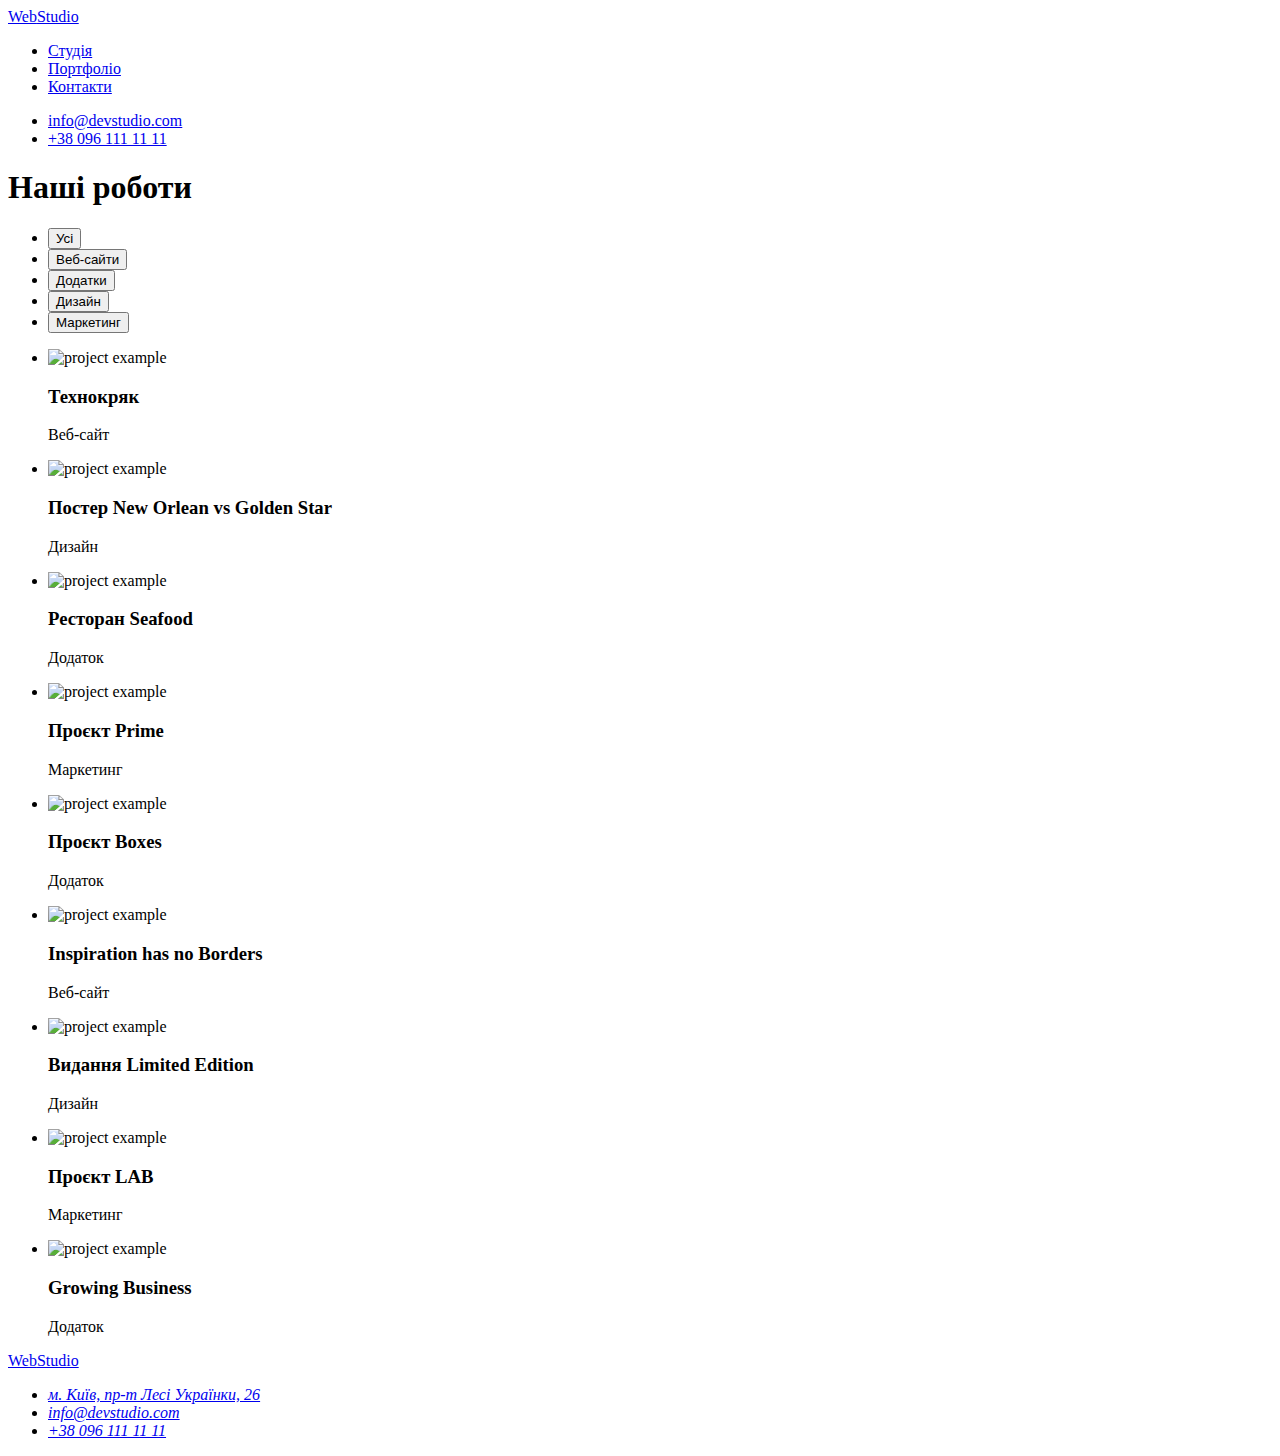
==== portfolio.html @ 23def5ff "Додає portfolio.html" ====
<!DOCTYPE html>
<html lang="uk">
  <head>
    <meta charset="UTF-8" />
    <meta http-equiv="X-UA-Compatible" content="IE=edge" />
    <meta name="viewport" content="width=device-width, initial-scale=1.0" />
    <title>Портфоліо</title>
    <link rel="preconnect" href="https://fonts.googleapis.com" />
    <link rel="preconnect" href="https://fonts.gstatic.com" crossorigin />
    <link
      href="https://fonts.googleapis.com/css2?family=Raleway:wght@700&family=Roboto:wght@400;500;700;900&display=swap"
      rel="stylesheet"
    />
    <link rel="stylesheet" href="https://cdnjs.cloudflare.com/ajax/libs/modern-normalize/1.1.0/modern-normalize.min.css"
      integrity="sha512-wpPYUAdjBVSE4KJnH1VR1HeZfpl1ub8YT/NKx4PuQ5NmX2tKuGu6U/JRp5y+Y8XG2tV+wKQpNHVUX03MfMFn9Q=="
      crossorigin="anonymous" referrerpolicy="no-referrer" />
    <link rel="stylesheet" href="./css/styles.css" />
  </head>
  <body>
    <header class="header">
      <nav class="header-navigation">
        <a class="logo link" href="./index.html" lang="en"
          ><span class="header-logo-color-one">Web</span
          ><span class="header-logo-color-two">Studio</span></a
        >
        <ul class="header-list list">
          <li class="header-item">
            <a class="header-link link" href="./index.html">Студія</a>
          </li>
          <li class="header-item">
            <a
              class="header-link link header-link-current"
              href="./portfolio.html"
              >Портфоліо</a
            >
          </li>
          <li class="header-item">
            <a class="header-link link" href="./index.html">Контакти</a>
          </li>
        </ul>
      </nav>
      <ul class="header-list list">
        <li>
          <a class="contact-link link" href="mailto:info@devstudio.com"
            >info@devstudio.com</a
          >
        </li>
        <li>
          <a class="contact-link link" href="tel:+380961111111"
            >+38 096 111 11 11</a
          >
        </li>
      </ul>
    </header>

    <main>
      <section class="portfolio">
        <h1 class="hero-title h-invis">Наші роботи</h1>
        <ul class="portfolio-list list">
          <li class="portfolio-item">
            <button class="portfolio-button" type="button">Усі</button>
          </li>
          <li class="portfolio-item">
            <button class="portfolio-button" type="button">Веб-сайти</button>
          </li>
          <li class="portfolio-item">
            <button class="portfolio-button" type="button">Додатки</button>
          </li>
          <li class="portfolio-item">
            <button class="portfolio-button" type="button">Дизайн</button>
          </li>
          <li class="portfolio-item">
            <button class="portfolio-button" type="button">Маркетинг</button>
          </li>
        </ul>

        <ul class="portfolio-list list">
          <li class="portfolio-item">
            <img
              src="./images/portfolio-1.jpg"
              alt="project example"
              width="370"
              height="294"
            />
            <h3 class="portfolio-title">Технокряк</h3>
            <p class="portfolio-after-title">Веб-сайт</p>
          </li>
          <li class="portfolio-item">
            <img
              src="./images/portfolio-2.jpg"
              alt="project example"
              width="370"
              height="294"
            />
            <h3 class="portfolio-title">
              Постер <span lang="en"> New Orlean vs Golden Star</span>
            </h3>
            <p class="portfolio-after-title">Дизайн</p>
          </li>
          <li class="portfolio-item">
            <img
              src="./images/portfolio-3.jpg"
              alt="project example"
              width="370"
              height="294"
            />
            <h3 class="portfolio-title">
              Ресторан <span lang="en">Seafood</span>
            </h3>
            <p class="portfolio-after-title">Додаток</p>
          </li>
          <li class="portfolio-item">
            <img
              src="./images/portfolio-4.jpg"
              alt="project example"
              width="370"
              height="294"
            />
            <h3 class="portfolio-title">Проєкт <span lang="en">Prime</span></h3>
            <p class="portfolio-after-title">Маркетинг</p>
          </li>
          <li class="portfolio-item">
            <img
              src="./images/portfolio-5.jpg"
              alt="project example"
              width="370"
              height="294"
            />
            <h3 class="portfolio-title">Проєкт <span lang="en">Boxes</span></h3>
            <p class="portfolio-after-title">Додаток</p>
          </li>
          <li class="portfolio-item">
            <img
              src="./images/portfolio-6.jpg"
              alt="project example"
              width="370"
              height="294"
            />
            <h3 class="portfolio-title">
              <span lang="en">Inspiration has no Borders</span>
            </h3>
            <p class="portfolio-after-title">Веб-сайт</p>
          </li>
          <li class="portfolio-item">
            <img
              src="./images/portfolio-7.jpg"
              alt="project example"
              width="370"
              height="294"
            />
            <h3 class="portfolio-title">
              Видання <span lang="en">Limited Edition</span>
            </h3>
            <p class="portfolio-after-title">Дизайн</p>
          </li>
          <li class="portfolio-item">
            <img
              src="./images/portfolio-8.jpg"
              alt="project example"
              width="370"
              height="294"
            />
            <h3 class="portfolio-title">Проєкт <span lang="en">LAB</span></h3>
            <p class="portfolio-after-title">Маркетинг</p>
          </li>
          <li class="portfolio-item">
            <img
              src="./images/portfolio-9.jpg"
              alt="project example"
              width="370"
              height="294"
            />
            <h3 class="portfolio-title">
              <span lang="en">Growing Business</span>
            </h3>
            <p class="portfolio-after-title">Додаток</p>
          </li>
        </ul>
      </section>
    </main>

    <footer class="footer">
      <a class="logo link" href="./index.html" lang="en"
        ><span class="footer-logo-color-one">Web</span
        ><span class="footer-logo-color-two">Studio</span></a
      >
      <address class="footer-adress">
        <ul class="footer-list">
          <li class="footer-item list">
            <a
              class="footer-location link"
              href="https://goo.gl/maps/VnHejfKeaQAx6Wpp9"
              target="_blank"
              rel="noopener noreferrer nofollow"
              >м. Київ, пр-т Лесі Українки, 26</a
            >
          </li>
          <li class="footer-item list">
            <a class="contact-link link" href="mailto:info@devstudio.com"
              >info@devstudio.com</a
            >
          </li>
          <li class="footer-item list">
            <a class="contact-link link" href="tel:+380961111111"
              >+38 096 111 11 11</a
            >
          </li>
        </ul>
      </address>
    </footer>
  </body>
</html>
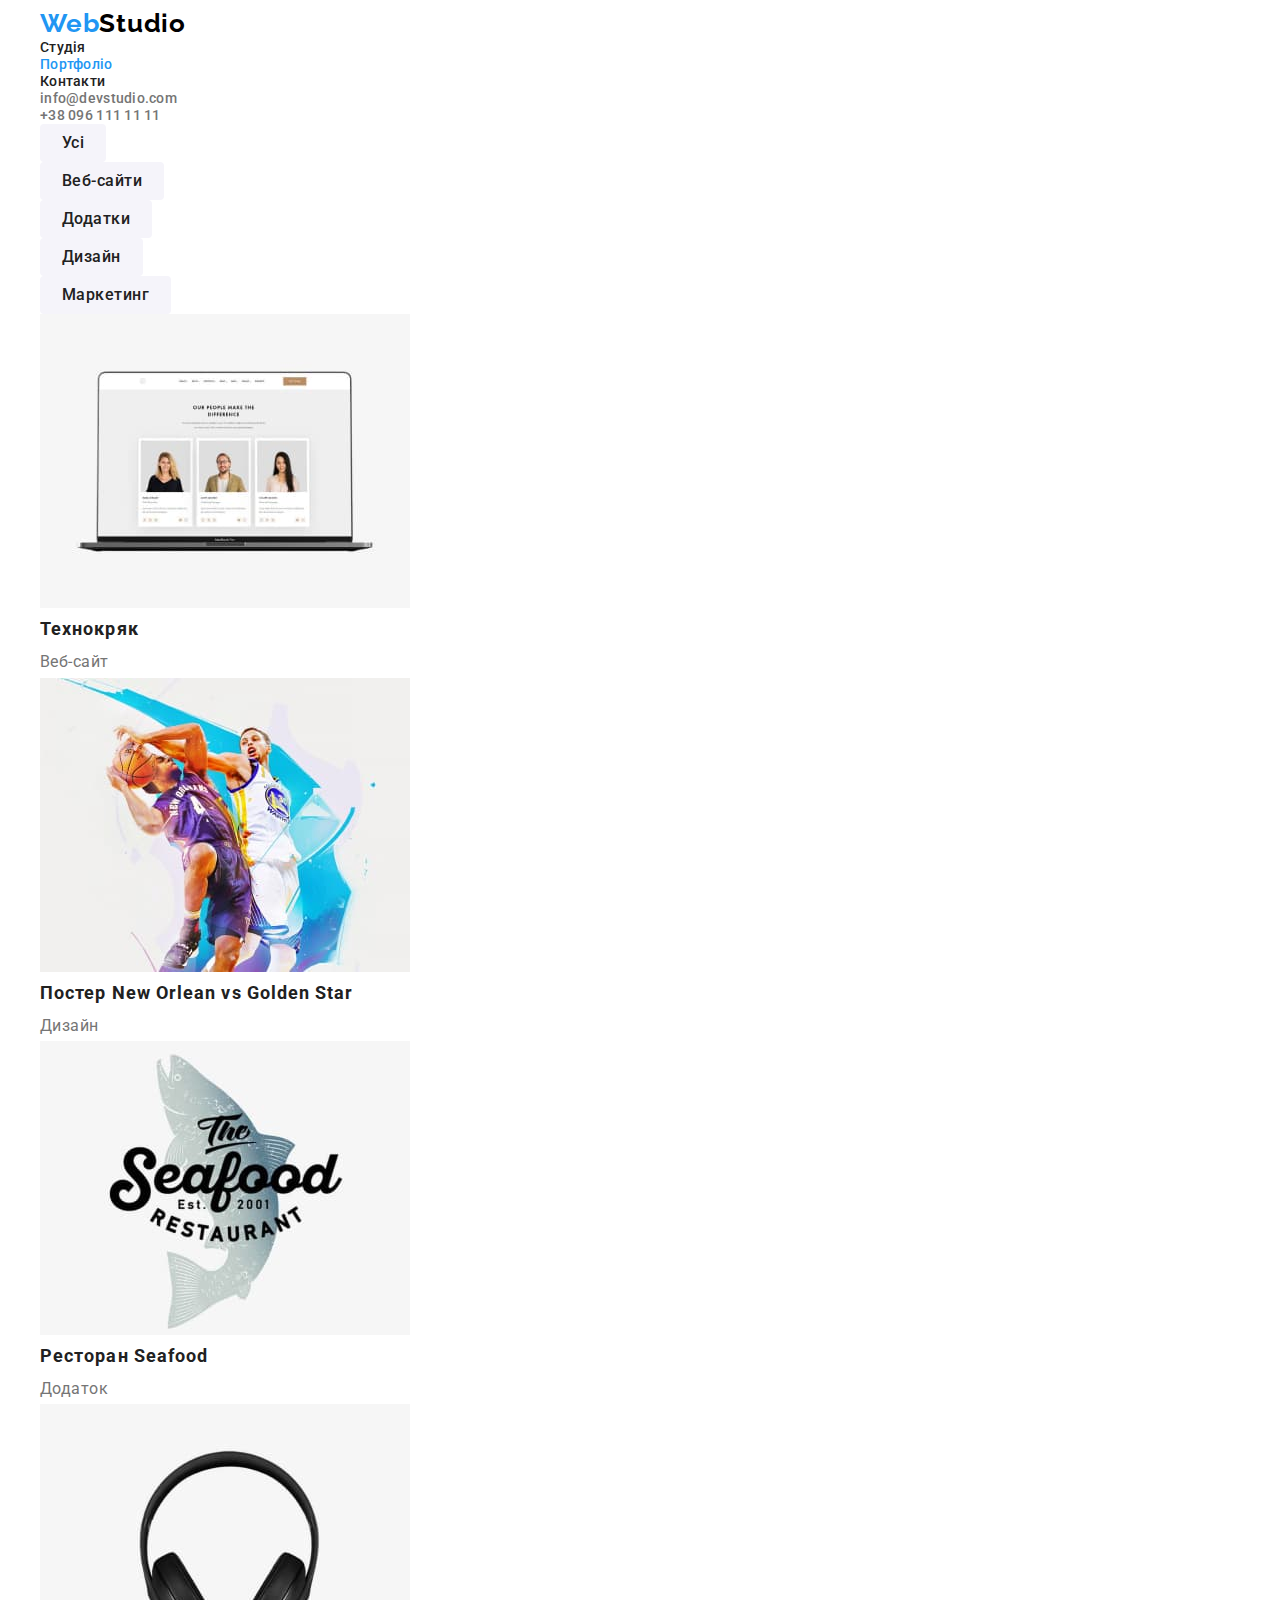
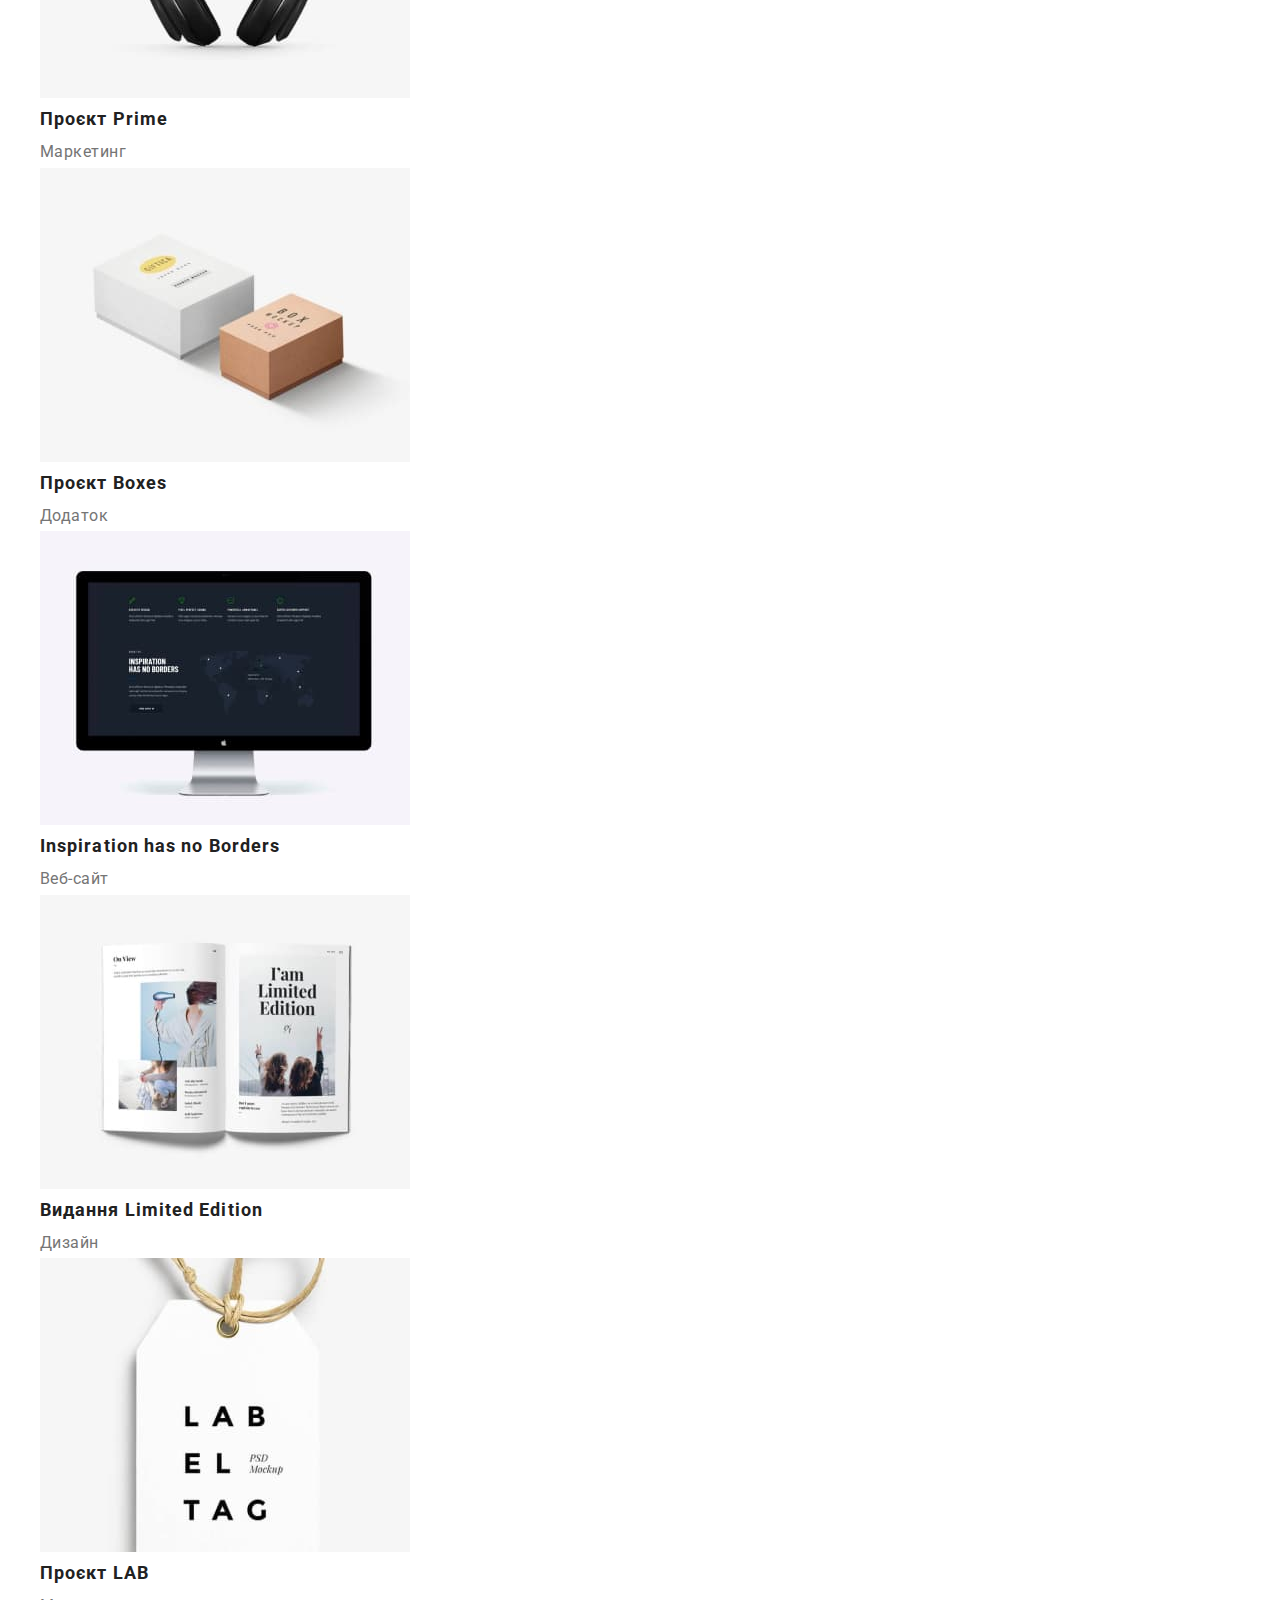
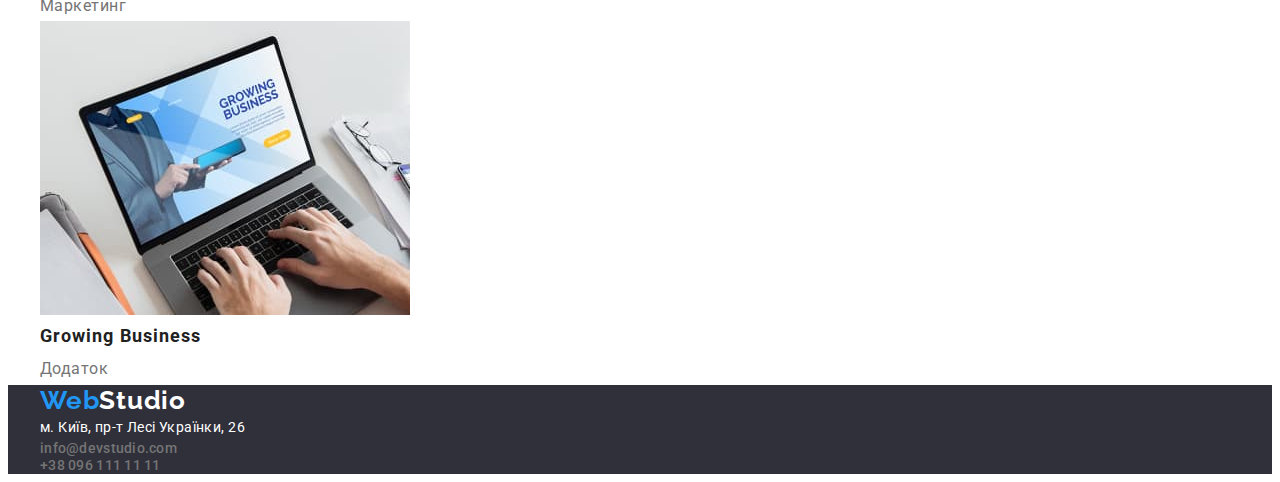
==== commit bc199d5c: "Додає та застосовує стиль контейнера" ====
--- a/portfolio.html
+++ b/portfolio.html
@@ -11,202 +11,216 @@
       href="https://fonts.googleapis.com/css2?family=Raleway:wght@700&family=Roboto:wght@400;500;700;900&display=swap"
       rel="stylesheet"
     />
-    <link rel="stylesheet" href="https://cdnjs.cloudflare.com/ajax/libs/modern-normalize/1.1.0/modern-normalize.min.css"
+    <link
+      rel="stylesheet"
+      href="https://cdnjs.cloudflare.com/ajax/libs/modern-normalize/1.1.0/modern-normalize.min.css"
       integrity="sha512-wpPYUAdjBVSE4KJnH1VR1HeZfpl1ub8YT/NKx4PuQ5NmX2tKuGu6U/JRp5y+Y8XG2tV+wKQpNHVUX03MfMFn9Q=="
-      crossorigin="anonymous" referrerpolicy="no-referrer" />
+      crossorigin="anonymous"
+      referrerpolicy="no-referrer"
+    />
     <link rel="stylesheet" href="./css/styles.css" />
   </head>
   <body>
     <header class="header">
-      <nav class="header-navigation">
-        <a class="logo link" href="./index.html" lang="en"
-          ><span class="header-logo-color-one">Web</span
-          ><span class="header-logo-color-two">Studio</span></a
-        >
+      <div class="container">
+        <nav class="header-navigation">
+          <a class="logo link" href="./index.html" lang="en"
+            ><span class="header-logo-color-one">Web</span
+            ><span class="header-logo-color-two">Studio</span></a
+          >
+          <ul class="header-list list">
+            <li class="header-item">
+              <a class="header-link link" href="./index.html">Студія</a>
+            </li>
+            <li class="header-item">
+              <a
+                class="header-link link header-link-current"
+                href="./portfolio.html"
+                >Портфоліо</a
+              >
+            </li>
+            <li class="header-item">
+              <a class="header-link link" href="./index.html">Контакти</a>
+            </li>
+          </ul>
+        </nav>
         <ul class="header-list list">
-          <li class="header-item">
-            <a class="header-link link" href="./index.html">Студія</a>
-          </li>
-          <li class="header-item">
-            <a
-              class="header-link link header-link-current"
-              href="./portfolio.html"
-              >Портфоліо</a
-            >
-          </li>
-          <li class="header-item">
-            <a class="header-link link" href="./index.html">Контакти</a>
-          </li>
-        </ul>
-      </nav>
-      <ul class="header-list list">
-        <li>
-          <a class="contact-link link" href="mailto:info@devstudio.com"
-            >info@devstudio.com</a
-          >
-        </li>
-        <li>
-          <a class="contact-link link" href="tel:+380961111111"
-            >+38 096 111 11 11</a
-          >
-        </li>
-      </ul>
-    </header>
-
-    <main>
-      <section class="portfolio">
-        <h1 class="hero-title h-invis">Наші роботи</h1>
-        <ul class="portfolio-list list">
-          <li class="portfolio-item">
-            <button class="portfolio-button" type="button">Усі</button>
-          </li>
-          <li class="portfolio-item">
-            <button class="portfolio-button" type="button">Веб-сайти</button>
-          </li>
-          <li class="portfolio-item">
-            <button class="portfolio-button" type="button">Додатки</button>
-          </li>
-          <li class="portfolio-item">
-            <button class="portfolio-button" type="button">Дизайн</button>
-          </li>
-          <li class="portfolio-item">
-            <button class="portfolio-button" type="button">Маркетинг</button>
-          </li>
-        </ul>
-
-        <ul class="portfolio-list list">
-          <li class="portfolio-item">
-            <img
-              src="./images/portfolio-1.jpg"
-              alt="project example"
-              width="370"
-              height="294"
-            />
-            <h3 class="portfolio-title">Технокряк</h3>
-            <p class="portfolio-after-title">Веб-сайт</p>
-          </li>
-          <li class="portfolio-item">
-            <img
-              src="./images/portfolio-2.jpg"
-              alt="project example"
-              width="370"
-              height="294"
-            />
-            <h3 class="portfolio-title">
-              Постер <span lang="en"> New Orlean vs Golden Star</span>
-            </h3>
-            <p class="portfolio-after-title">Дизайн</p>
-          </li>
-          <li class="portfolio-item">
-            <img
-              src="./images/portfolio-3.jpg"
-              alt="project example"
-              width="370"
-              height="294"
-            />
-            <h3 class="portfolio-title">
-              Ресторан <span lang="en">Seafood</span>
-            </h3>
-            <p class="portfolio-after-title">Додаток</p>
-          </li>
-          <li class="portfolio-item">
-            <img
-              src="./images/portfolio-4.jpg"
-              alt="project example"
-              width="370"
-              height="294"
-            />
-            <h3 class="portfolio-title">Проєкт <span lang="en">Prime</span></h3>
-            <p class="portfolio-after-title">Маркетинг</p>
-          </li>
-          <li class="portfolio-item">
-            <img
-              src="./images/portfolio-5.jpg"
-              alt="project example"
-              width="370"
-              height="294"
-            />
-            <h3 class="portfolio-title">Проєкт <span lang="en">Boxes</span></h3>
-            <p class="portfolio-after-title">Додаток</p>
-          </li>
-          <li class="portfolio-item">
-            <img
-              src="./images/portfolio-6.jpg"
-              alt="project example"
-              width="370"
-              height="294"
-            />
-            <h3 class="portfolio-title">
-              <span lang="en">Inspiration has no Borders</span>
-            </h3>
-            <p class="portfolio-after-title">Веб-сайт</p>
-          </li>
-          <li class="portfolio-item">
-            <img
-              src="./images/portfolio-7.jpg"
-              alt="project example"
-              width="370"
-              height="294"
-            />
-            <h3 class="portfolio-title">
-              Видання <span lang="en">Limited Edition</span>
-            </h3>
-            <p class="portfolio-after-title">Дизайн</p>
-          </li>
-          <li class="portfolio-item">
-            <img
-              src="./images/portfolio-8.jpg"
-              alt="project example"
-              width="370"
-              height="294"
-            />
-            <h3 class="portfolio-title">Проєкт <span lang="en">LAB</span></h3>
-            <p class="portfolio-after-title">Маркетинг</p>
-          </li>
-          <li class="portfolio-item">
-            <img
-              src="./images/portfolio-9.jpg"
-              alt="project example"
-              width="370"
-              height="294"
-            />
-            <h3 class="portfolio-title">
-              <span lang="en">Growing Business</span>
-            </h3>
-            <p class="portfolio-after-title">Додаток</p>
-          </li>
-        </ul>
-      </section>
-    </main>
-
-    <footer class="footer">
-      <a class="logo link" href="./index.html" lang="en"
-        ><span class="footer-logo-color-one">Web</span
-        ><span class="footer-logo-color-two">Studio</span></a
-      >
-      <address class="footer-adress">
-        <ul class="footer-list">
-          <li class="footer-item list">
-            <a
-              class="footer-location link"
-              href="https://goo.gl/maps/VnHejfKeaQAx6Wpp9"
-              target="_blank"
-              rel="noopener noreferrer nofollow"
-              >м. Київ, пр-т Лесі Українки, 26</a
-            >
-          </li>
-          <li class="footer-item list">
+          <li>
             <a class="contact-link link" href="mailto:info@devstudio.com"
               >info@devstudio.com</a
             >
           </li>
-          <li class="footer-item list">
+          <li>
             <a class="contact-link link" href="tel:+380961111111"
               >+38 096 111 11 11</a
             >
           </li>
         </ul>
-      </address>
+      </div>
+    </header>
+
+    <main>
+      <section class="portfolio">
+        <div class="container">
+          <h1 class="hero-title h-invis">Наші роботи</h1>
+          <ul class="portfolio-list list">
+            <li class="portfolio-item">
+              <button class="portfolio-button" type="button">Усі</button>
+            </li>
+            <li class="portfolio-item">
+              <button class="portfolio-button" type="button">Веб-сайти</button>
+            </li>
+            <li class="portfolio-item">
+              <button class="portfolio-button" type="button">Додатки</button>
+            </li>
+            <li class="portfolio-item">
+              <button class="portfolio-button" type="button">Дизайн</button>
+            </li>
+            <li class="portfolio-item">
+              <button class="portfolio-button" type="button">Маркетинг</button>
+            </li>
+          </ul>
+
+          <ul class="portfolio-list list">
+            <li class="portfolio-item">
+              <img
+                src="./images/portfolio-1.jpg"
+                alt="project example"
+                width="370"
+                height="294"
+              />
+              <h3 class="portfolio-title">Технокряк</h3>
+              <p class="portfolio-after-title">Веб-сайт</p>
+            </li>
+            <li class="portfolio-item">
+              <img
+                src="./images/portfolio-2.jpg"
+                alt="project example"
+                width="370"
+                height="294"
+              />
+              <h3 class="portfolio-title">
+                Постер <span lang="en"> New Orlean vs Golden Star</span>
+              </h3>
+              <p class="portfolio-after-title">Дизайн</p>
+            </li>
+            <li class="portfolio-item">
+              <img
+                src="./images/portfolio-3.jpg"
+                alt="project example"
+                width="370"
+                height="294"
+              />
+              <h3 class="portfolio-title">
+                Ресторан <span lang="en">Seafood</span>
+              </h3>
+              <p class="portfolio-after-title">Додаток</p>
+            </li>
+            <li class="portfolio-item">
+              <img
+                src="./images/portfolio-4.jpg"
+                alt="project example"
+                width="370"
+                height="294"
+              />
+              <h3 class="portfolio-title">
+                Проєкт <span lang="en">Prime</span>
+              </h3>
+              <p class="portfolio-after-title">Маркетинг</p>
+            </li>
+            <li class="portfolio-item">
+              <img
+                src="./images/portfolio-5.jpg"
+                alt="project example"
+                width="370"
+                height="294"
+              />
+              <h3 class="portfolio-title">
+                Проєкт <span lang="en">Boxes</span>
+              </h3>
+              <p class="portfolio-after-title">Додаток</p>
+            </li>
+            <li class="portfolio-item">
+              <img
+                src="./images/portfolio-6.jpg"
+                alt="project example"
+                width="370"
+                height="294"
+              />
+              <h3 class="portfolio-title">
+                <span lang="en">Inspiration has no Borders</span>
+              </h3>
+              <p class="portfolio-after-title">Веб-сайт</p>
+            </li>
+            <li class="portfolio-item">
+              <img
+                src="./images/portfolio-7.jpg"
+                alt="project example"
+                width="370"
+                height="294"
+              />
+              <h3 class="portfolio-title">
+                Видання <span lang="en">Limited Edition</span>
+              </h3>
+              <p class="portfolio-after-title">Дизайн</p>
+            </li>
+            <li class="portfolio-item">
+              <img
+                src="./images/portfolio-8.jpg"
+                alt="project example"
+                width="370"
+                height="294"
+              />
+              <h3 class="portfolio-title">Проєкт <span lang="en">LAB</span></h3>
+              <p class="portfolio-after-title">Маркетинг</p>
+            </li>
+            <li class="portfolio-item">
+              <img
+                src="./images/portfolio-9.jpg"
+                alt="project example"
+                width="370"
+                height="294"
+              />
+              <h3 class="portfolio-title">
+                <span lang="en">Growing Business</span>
+              </h3>
+              <p class="portfolio-after-title">Додаток</p>
+            </li>
+          </ul>
+        </div>
+      </section>
+    </main>
+
+    <footer class="footer">
+      <div class="container">
+        <a class="logo link" href="./index.html" lang="en"
+          ><span class="footer-logo-color-one">Web</span
+          ><span class="footer-logo-color-two">Studio</span></a
+        >
+        <address class="footer-adress">
+          <ul class="footer-list">
+            <li class="footer-item list">
+              <a
+                class="footer-location link"
+                href="https://goo.gl/maps/VnHejfKeaQAx6Wpp9"
+                target="_blank"
+                rel="noopener noreferrer nofollow"
+                >м. Київ, пр-т Лесі Українки, 26</a
+              >
+            </li>
+            <li class="footer-item list">
+              <a class="contact-link link" href="mailto:info@devstudio.com"
+                >info@devstudio.com</a
+              >
+            </li>
+            <li class="footer-item list">
+              <a class="contact-link link" href="tel:+380961111111"
+                >+38 096 111 11 11</a
+              >
+            </li>
+          </ul>
+        </address>
+      </div>
     </footer>
   </body>
 </html>
--- a/css/styles.css
+++ b/css/styles.css
@@ -0,0 +1,269 @@
+/* -------------------COLORS------------------- */
+
+:root {
+  --brand-color: #2196f3;
+  --second-color: #212121;
+  --contacts-color: #757575;
+  --brand-dark: #000000;
+  --brand-light: #ffffff;
+  --background-main: #ffffff;
+  --background-dark: #2f303a;
+  --background-light: #f5f4fa;
+}
+
+/* -------------------RESET------------------- */
+
+p,
+h1,
+h2,
+h3,
+h4,
+h5,
+h6 {
+  margin: 0;
+}
+
+ul,
+ol {
+  margin: 0;
+  padding-left: 0;
+}
+/* -------------------BODY------------------- */
+
+body {
+  font-family: "Roboto", sans-serif;
+  color: var(--second-color);
+  font-size: 14px;
+  background-color: var(--background-main);
+}
+
+.list {
+  list-style: none;
+}
+
+.link {
+  text-decoration: none;
+}
+
+.h-invis {
+  position: absolute;
+  top: -9999px;
+  left: -9999px;
+}
+
+.container {
+  width: 1200px;
+  margin: 0 auto;
+}
+
+/* -------------------HEADER------------------- */
+
+.logo {
+  font-family: "Raleway";
+  font-style: normal;
+  font-weight: 700;
+  font-size: 26px;
+  line-height: calc(31 / 26);
+  /* identical to box height */
+  letter-spacing: 0.03em;
+}
+
+.header-logo-color-one {
+  color: var(--brand-color);
+}
+
+.header-logo-color-two {
+  color: var(--brand-dark);
+}
+
+.header-link {
+  font-weight: 500;
+  line-height: 1.14;
+  letter-spacing: 0.02em;
+  color: var(--second-color);
+}
+
+.header-link:hover,
+.header-link:focus,
+.header-link-current {
+  line-height: 1.14;
+  letter-spacing: 0.02em;
+  color: var(--brand-color);
+}
+
+.contact-link {
+  font-weight: 500;
+  line-height: 1.14;
+  letter-spacing: 0.02em;
+  color: var(--contacts-color);
+}
+
+.contact-link:hover,
+.contact-link:focus {
+  font-weight: 500;
+  line-height: 1.14;
+  letter-spacing: 0.02em;
+  color: var(--brand-color);
+}
+
+/* -------------------INDEX HERO------------------- */
+.hero {
+  background-color: var(--background-dark);
+}
+
+.hero-title {
+  font-weight: 900;
+  font-size: 44px;
+  line-height: 1.36;
+  /* or 136% */
+  text-align: center;
+  letter-spacing: 0.06em;
+  text-transform: uppercase;
+  color: var(--brand-light);
+}
+
+.hero-button {
+  background: var(--brand-color);
+  box-shadow: 0px 4px 4px rgba(0, 0, 0, 0.15);
+  border-radius: 4px;
+  border: 0;
+  padding: 10px 32px;
+
+  font-weight: 700;
+  font-size: 16px;
+  line-height: 1.88;
+  /* identical to box height, or 188% */
+
+  display: flex;
+  align-items: center;
+  text-align: center;
+  letter-spacing: 0.06em;
+
+  color: var(--brand-light);
+  cursor: pointer;
+}
+
+/* -------------------INDEX BENEFITS------------------- */
+
+.benefits-title {
+  font-size: 14px;
+  line-height: calc(16 / 14);
+  letter-spacing: 0.03em;
+  text-transform: uppercase;
+}
+
+.benefits-after-title {
+  line-height: 1.71;
+  /* or 171% */
+  letter-spacing: 0.03em;
+  color: var(--contacts-color);
+}
+
+/* -------------------INDEX WEDOING------------------- */
+.section-title {
+  font-size: 36px;
+  line-height: calc(42 / 36);
+  text-align: center;
+  letter-spacing: 0.03em;
+}
+
+/* -------------------INDEX TEAM------------------- */
+
+.team {
+  background-color: var(--background-light);
+}
+
+.team-item {
+  width: 270px;
+  height: 368px;
+  background: var(--brand-light);
+  /* material shadow v1 */
+
+  box-shadow: 0px 1px 3px rgba(0, 0, 0, 0.12), 0px 1px 1px rgba(0, 0, 0, 0.14),
+    0px 2px 1px rgba(0, 0, 0, 0.2);
+  border-radius: 0px 0px 4px 4px;
+}
+
+.team-name-surname {
+  font-size: 16px;
+  font-weight: 500;
+  line-height: calc(19 / 16);
+  text-align: center;
+  letter-spacing: 0.03em;
+  margin: 30px auto 10px auto;
+}
+
+.team-position {
+  font-size: 16px;
+  line-height: calc(19 / 16);
+  text-align: center;
+  letter-spacing: 0.03em;
+  color: var(--contacts-color);
+  margin: 10px auto 30px auto;
+}
+
+/* -------------------PORTFOLIO------------------- */
+
+.portfolio-button {
+  background: #f5f4fa;
+  border-radius: 4px;
+  border: 0;
+  padding: 6px 22px;
+  font-family: inherit;
+  font-size: 16px;
+  font-weight: 500;
+  line-height: 1.63;
+  text-align: center;
+  letter-spacing: 0.03em;
+  color: var(--second-color);
+  cursor: pointer;
+}
+
+.portfolio-button:hover,
+.portfolio-button:focus {
+  background: var(--brand-color);
+  /* shadow-middle */
+  box-shadow: 0px 3px 1px rgba(0, 0, 0, 0.1), 0px 1px 2px rgba(0, 0, 0, 0.08),
+    0px 2px 2px rgba(0, 0, 0, 0.12);
+  border-radius: 4px;
+  color: var(--brand-light);
+}
+
+.portfolio-title {
+  font-size: 18px;
+  line-height: 2;
+  letter-spacing: 0.06em;
+  color: var(--second-color);
+}
+
+.portfolio-after-title {
+  font-size: 16px;
+  line-height: 1.9;
+  letter-spacing: 0.03em;
+  color: var(--contacts-color);
+}
+
+/* -------------------FOOTER------------------- */
+
+.footer {
+  background-color: var(--background-dark);
+}
+
+.footer-adress {
+  font-style: normal;
+}
+
+.footer-location {
+  line-height: 1.71;
+  /* or 171% */
+  letter-spacing: 0.03em;
+  color: var(--brand-light);
+}
+
+.footer-logo-color-one {
+  color: var(--brand-color);
+}
+
+.footer-logo-color-two {
+  color: var(--brand-light);
+}
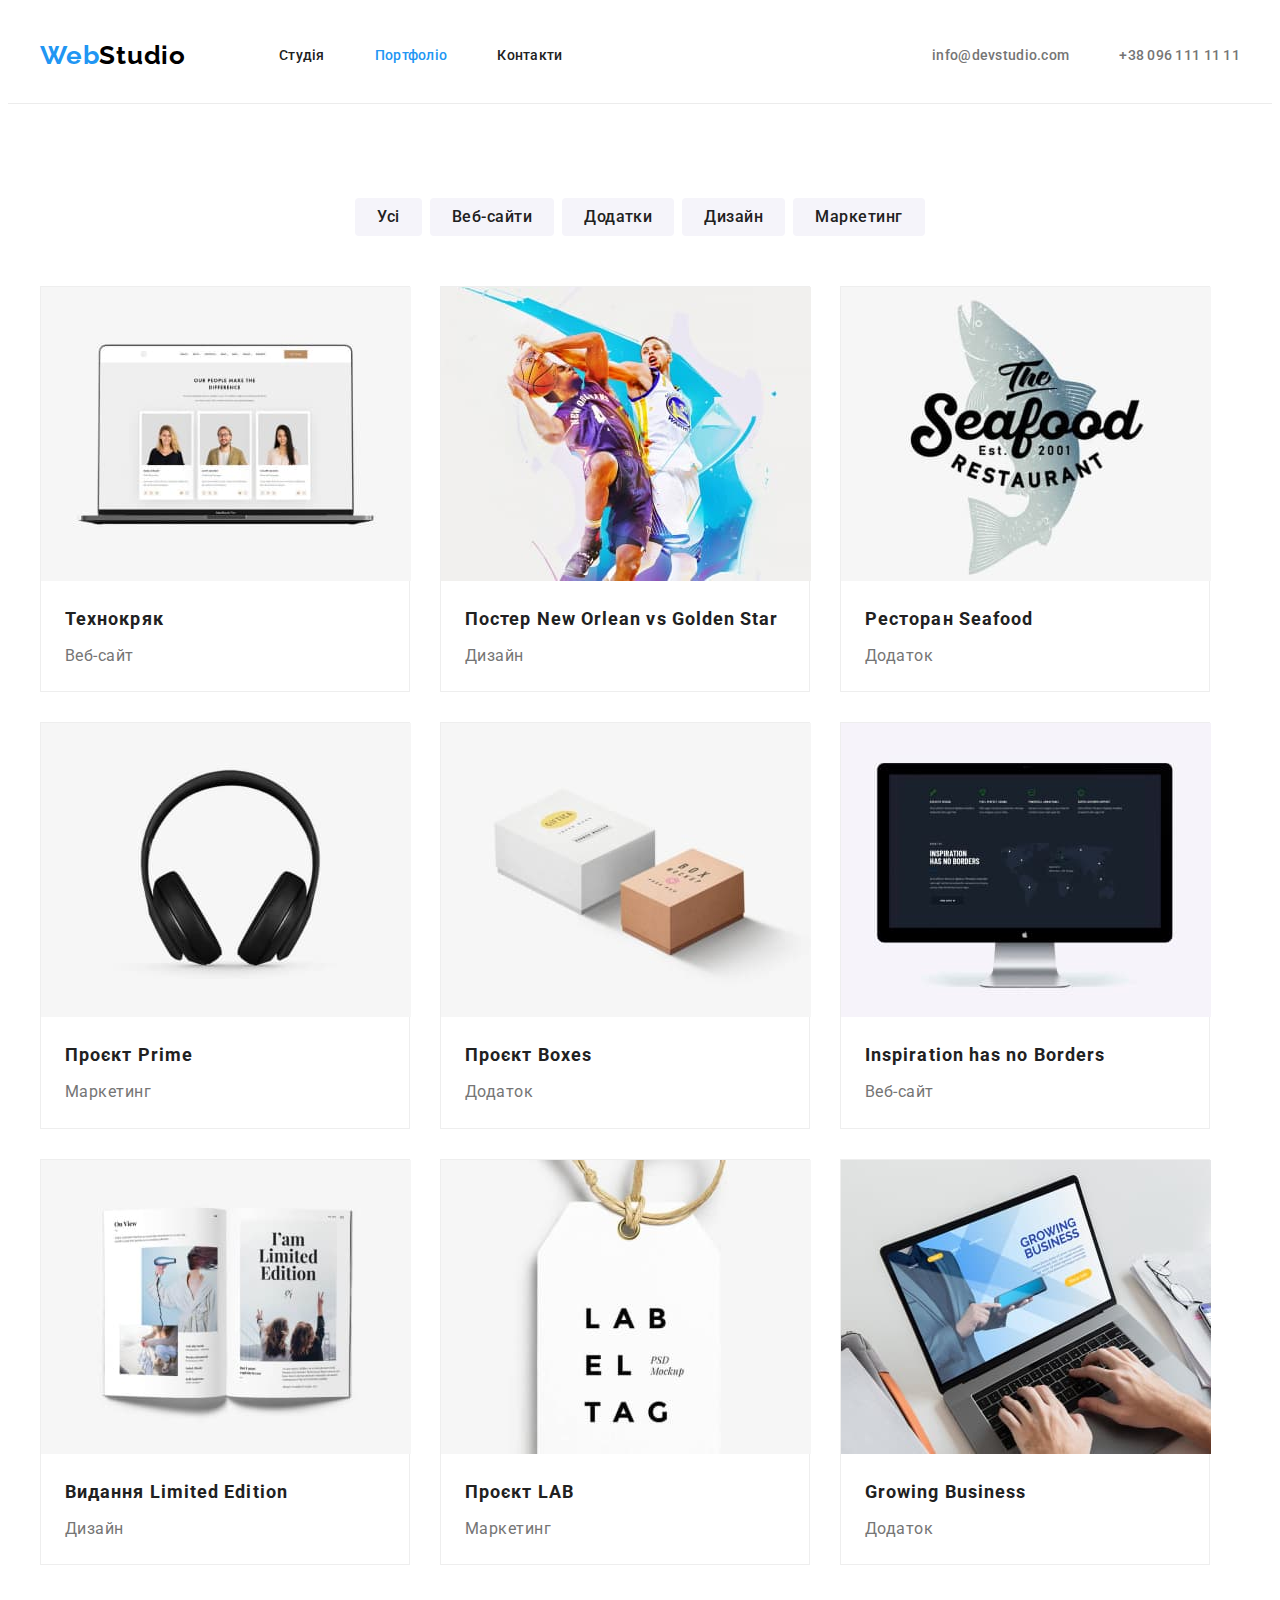
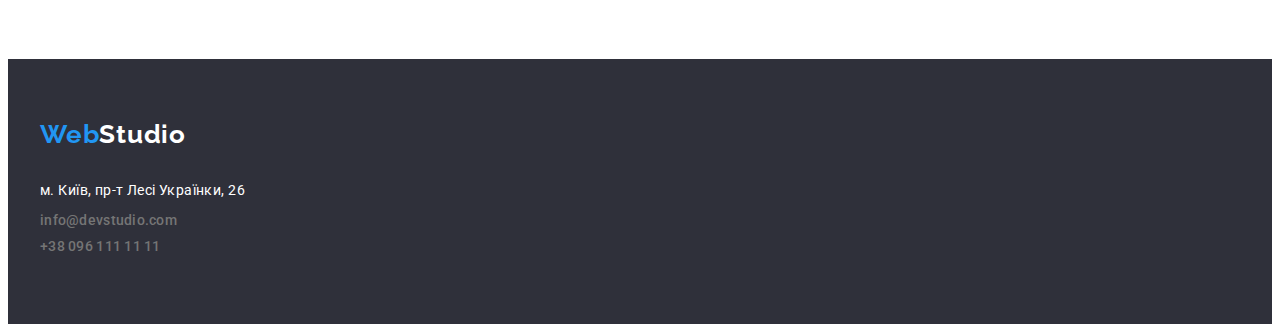
==== commit 820ddade: "Додає флекси" ====
--- a/portfolio.html
+++ b/portfolio.html
@@ -22,9 +22,9 @@
   </head>
   <body>
     <header class="header">
-      <div class="container">
+      <div class="container header-container">
         <nav class="header-navigation">
-          <a class="logo link" href="./index.html" lang="en"
+          <a class="header-logo link" href="./index.html" lang="en"
             ><span class="header-logo-color-one">Web</span
             ><span class="header-logo-color-two">Studio</span></a
           >
@@ -44,39 +44,41 @@
             </li>
           </ul>
         </nav>
-        <ul class="header-list list">
-          <li>
-            <a class="contact-link link" href="mailto:info@devstudio.com"
-              >info@devstudio.com</a
-            >
-          </li>
-          <li>
-            <a class="contact-link link" href="tel:+380961111111"
-              >+38 096 111 11 11</a
-            >
-          </li>
-        </ul>
+        <div class="header-connect">
+          <ul class="header-list list">
+            <li>
+              <a class="contact-link link" href="mailto:info@devstudio.com"
+                >info@devstudio.com</a
+              >
+            </li>
+            <li>
+              <a class="contact-link link" href="tel:+380961111111"
+                >+38 096 111 11 11</a
+              >
+            </li>
+          </ul>
+        </div>
       </div>
     </header>
 
     <main>
       <section class="portfolio">
-        <div class="container">
+        <div class="container portfolio-container">
           <h1 class="hero-title h-invis">Наші роботи</h1>
-          <ul class="portfolio-list list">
-            <li class="portfolio-item">
+          <ul class="portfolio-buttons list">
+            <li class="portfolio-buttons-item">
               <button class="portfolio-button" type="button">Усі</button>
             </li>
-            <li class="portfolio-item">
+            <li class="portfolio-buttons-item">
               <button class="portfolio-button" type="button">Веб-сайти</button>
             </li>
-            <li class="portfolio-item">
+            <li class="portfolio-buttons-item">
               <button class="portfolio-button" type="button">Додатки</button>
             </li>
-            <li class="portfolio-item">
+            <li class="portfolio-buttons-item">
               <button class="portfolio-button" type="button">Дизайн</button>
             </li>
-            <li class="portfolio-item">
+            <li class="portfolio-buttons-item">
               <button class="portfolio-button" type="button">Маркетинг</button>
             </li>
           </ul>
@@ -193,7 +195,7 @@
 
     <footer class="footer">
       <div class="container">
-        <a class="logo link" href="./index.html" lang="en"
+        <a class="footer-logo link" href="./index.html" lang="en"
           ><span class="footer-logo-color-one">Web</span
           ><span class="footer-logo-color-two">Studio</span></a
         >
--- a/css/styles.css
+++ b/css/styles.css
@@ -28,6 +28,10 @@
   margin: 0;
   padding-left: 0;
 }
+img {
+  display: block;
+}
+
 /* -------------------BODY------------------- */
 
 body {
@@ -53,12 +57,39 @@
 
 .container {
   width: 1200px;
+  padding: 0 15px;
   margin: 0 auto;
 }
 
 /* -------------------HEADER------------------- */
 
-.logo {
+.header {
+  padding-top: 32px;
+  padding-bottom: 32px;
+  border-bottom: 1px solid #ececec;
+}
+
+.header-container {
+  display: flex;
+  align-items: center;
+}
+
+.header-navigation {
+  display: flex;
+  align-items: center;
+}
+
+.header-list {
+  display: flex;
+  gap: 50px;
+}
+
+.header-connect {
+  margin-left: auto;
+}
+
+.header-logo,
+.footer-logo {
   font-family: "Raleway";
   font-style: normal;
   font-weight: 700;
@@ -68,6 +99,10 @@
   letter-spacing: 0.03em;
 }
 
+.header-logo {
+  margin-right: 93px;
+}
+
 .header-logo-color-one {
   color: var(--brand-color);
 }
@@ -109,6 +144,14 @@
 /* -------------------INDEX HERO------------------- */
 .hero {
   background-color: var(--background-dark);
+  padding-top: 200px;
+  padding-bottom: 200px;
+}
+
+.hero-container {
+  display: flex;
+  align-items: center;
+  flex-direction: column;
 }
 
 .hero-title {
@@ -120,6 +163,8 @@
   letter-spacing: 0.06em;
   text-transform: uppercase;
   color: var(--brand-light);
+  margin-bottom: 30px;
+  width: 696px;
 }
 
 .hero-button {
@@ -127,29 +172,41 @@
   box-shadow: 0px 4px 4px rgba(0, 0, 0, 0.15);
   border-radius: 4px;
   border: 0;
-  padding: 10px 32px;
+  min-width: 216px;
+  min-height: 50px;
 
   font-weight: 700;
   font-size: 16px;
   line-height: 1.88;
   /* identical to box height, or 188% */
 
+  color: var(--brand-light);
+  cursor: pointer;
+}
+
+/* -------------------INDEX BENEFITS------------------- */
+
+.benefits {
+  padding-top: 94px;
+  padding-bottom: 94px;
+}
+
+.benefits-container {
   display: flex;
   align-items: center;
-  text-align: center;
-  letter-spacing: 0.06em;
-
-  color: var(--brand-light);
-  cursor: pointer;
-}
-
-/* -------------------INDEX BENEFITS------------------- */
+}
+
+.benefits-list {
+  display: flex;
+  gap: 30px;
+}
 
 .benefits-title {
   font-size: 14px;
   line-height: calc(16 / 14);
   letter-spacing: 0.03em;
   text-transform: uppercase;
+  margin-bottom: 10px;
 }
 
 .benefits-after-title {
@@ -160,25 +217,50 @@
 }
 
 /* -------------------INDEX WEDOING------------------- */
+
+.wedoing {
+  padding-bottom: 94px;
+}
+
+.wedoing-container {
+  display: flex;
+  flex-direction: column;
+}
+
+.wedoing-list {
+  display: flex;
+  gap: 30px;
+}
+
 .section-title {
   font-size: 36px;
   line-height: calc(42 / 36);
   text-align: center;
   letter-spacing: 0.03em;
+  margin-bottom: 50px;
 }
 
 /* -------------------INDEX TEAM------------------- */
 
 .team {
   background-color: var(--background-light);
+  padding-top: 94px;
+  padding-bottom: 94px;
+}
+
+.team-container {
+  display: flex;
+  flex-direction: column;
+}
+
+.team-list {
+  display: flex;
+  gap: 30px;
 }
 
 .team-item {
-  width: 270px;
-  height: 368px;
   background: var(--brand-light);
   /* material shadow v1 */
-
   box-shadow: 0px 1px 3px rgba(0, 0, 0, 0.12), 0px 1px 1px rgba(0, 0, 0, 0.14),
     0px 2px 1px rgba(0, 0, 0, 0.2);
   border-radius: 0px 0px 4px 4px;
@@ -190,7 +272,8 @@
   line-height: calc(19 / 16);
   text-align: center;
   letter-spacing: 0.03em;
-  margin: 30px auto 10px auto;
+  margin-top: 30px;
+  margin-bottom: 10px;
 }
 
 .team-position {
@@ -199,13 +282,31 @@
   text-align: center;
   letter-spacing: 0.03em;
   color: var(--contacts-color);
-  margin: 10px auto 30px auto;
+  margin-top: 10px;
+  margin-bottom: 30px;
 }
 
 /* -------------------PORTFOLIO------------------- */
 
+.portfolio {
+  padding-top: 94px;
+  padding-bottom: 94px;
+}
+
+.portfolio-container {
+  display: flex;
+  flex-direction: column;
+}
+
+.portfolio-buttons {
+  display: flex;
+  gap: 8px;
+  margin-bottom: 50px;
+  margin: 0 auto 50px auto;
+}
+
 .portfolio-button {
-  background: #f5f4fa;
+  background: var(--background-light);
   border-radius: 4px;
   border: 0;
   padding: 6px 22px;
@@ -229,11 +330,26 @@
   color: var(--brand-light);
 }
 
+.portfolio-list {
+  display: flex;
+  gap: 30px;
+  flex-wrap: wrap;
+}
+
+.portfolio-item {
+  width: 370px;
+  box-sizing: border-box;
+  border: 1px solid #eeeeee;
+}
+
 .portfolio-title {
   font-size: 18px;
   line-height: 2;
   letter-spacing: 0.06em;
   color: var(--second-color);
+  margin-top: 20px;
+  margin-bottom: 4px;
+  margin-left: 24px;
 }
 
 .portfolio-after-title {
@@ -241,16 +357,30 @@
   line-height: 1.9;
   letter-spacing: 0.03em;
   color: var(--contacts-color);
+  margin-bottom: 20px;
+  margin-left: 24px;
 }
 
 /* -------------------FOOTER------------------- */
 
 .footer {
   background-color: var(--background-dark);
+  padding-top: 60px;
+  padding-bottom: 60px;
+}
+
+.footer-logo {
+  display: inline-block;
+  margin-bottom: 20px;
 }
 
 .footer-adress {
   font-style: normal;
+}
+
+.footer-item {
+  margin-top: 9px;
+  margin-bottom: 9px;
 }
 
 .footer-location {
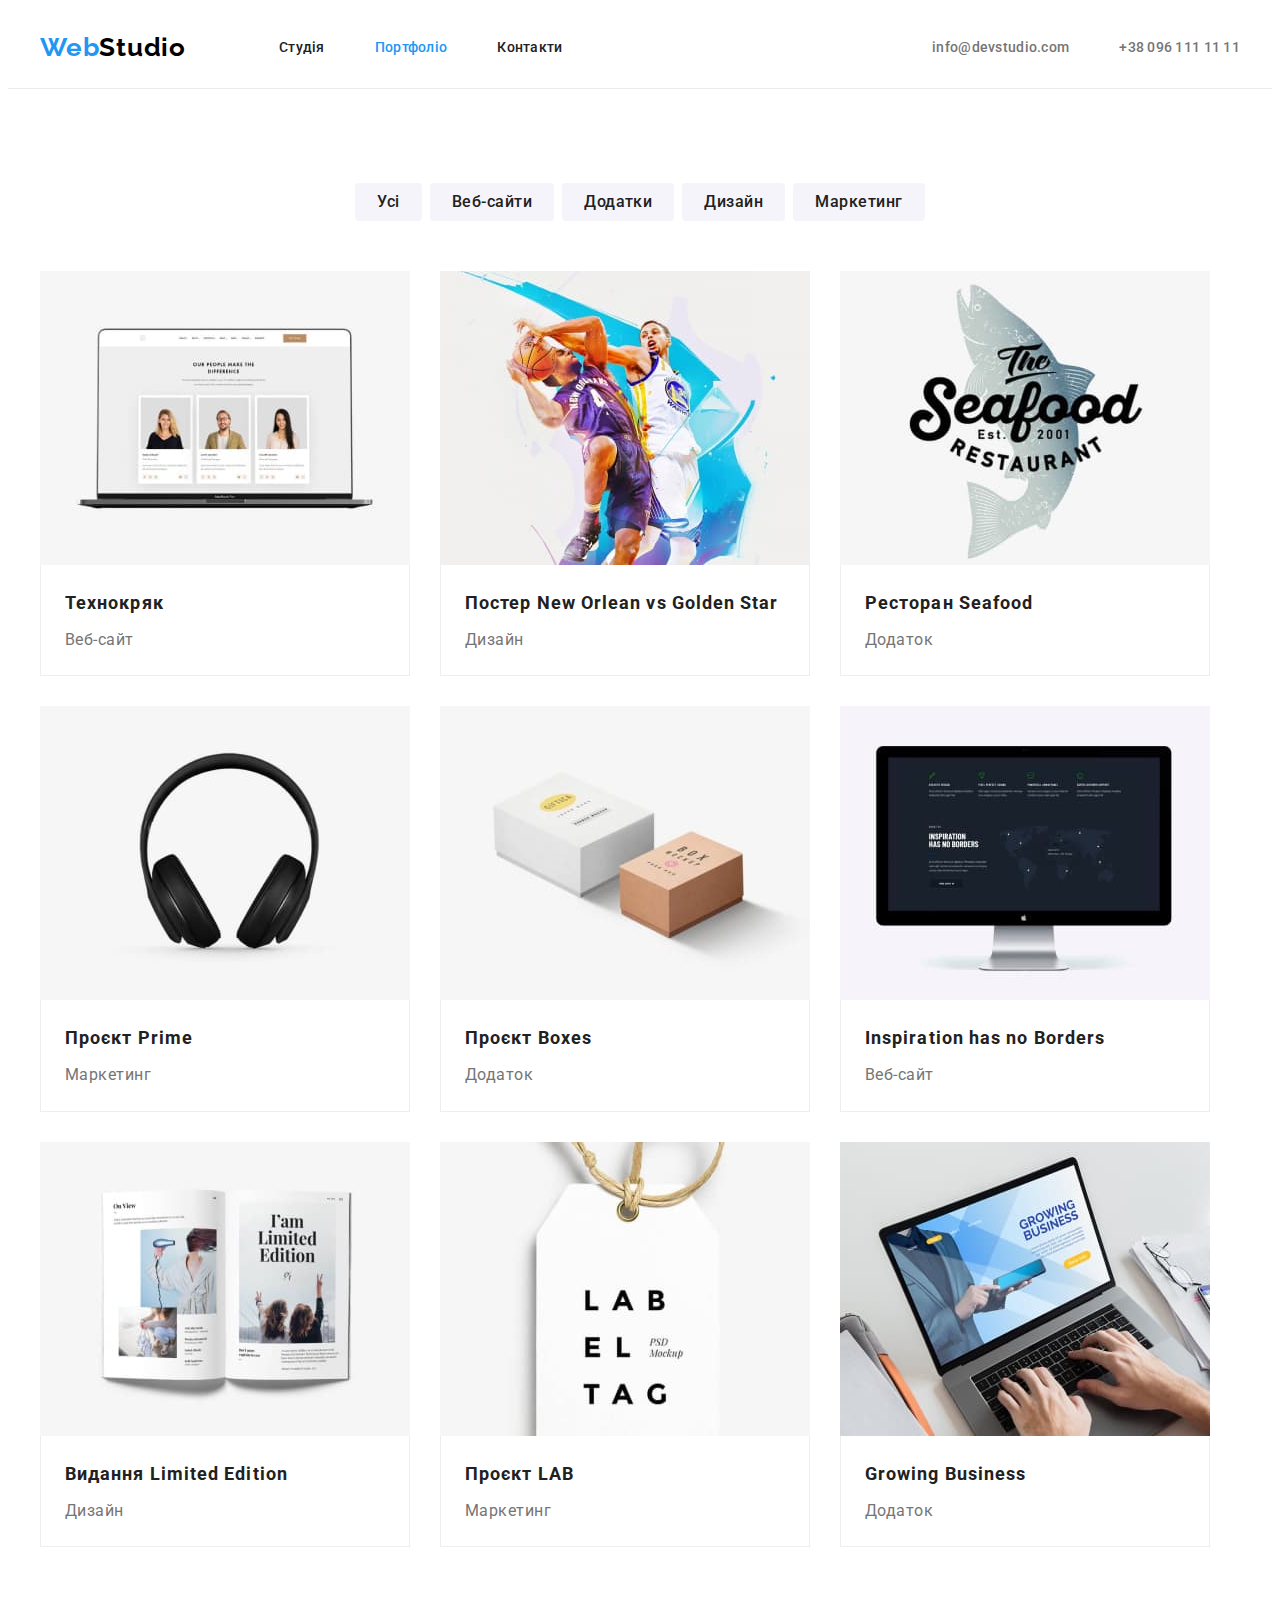
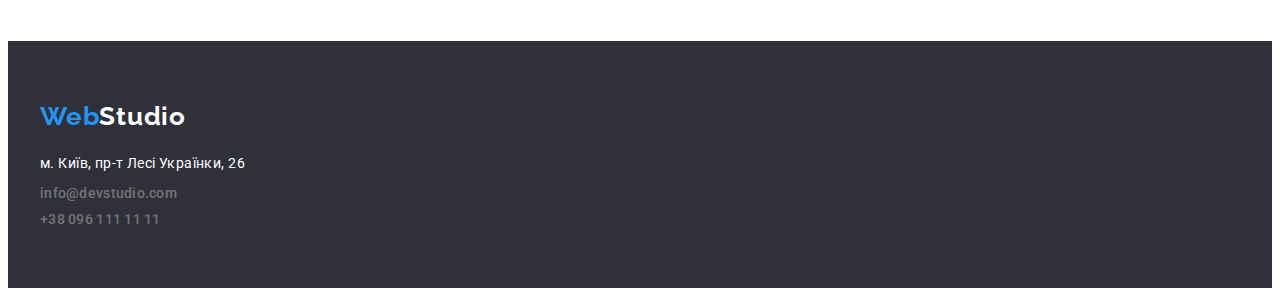
==== commit 9ac0f7c6: "Виправляє помилки форматування" ====
--- a/portfolio.html
+++ b/portfolio.html
@@ -91,8 +91,10 @@
                 width="370"
                 height="294"
               />
-              <h3 class="portfolio-title">Технокряк</h3>
-              <p class="portfolio-after-title">Веб-сайт</p>
+              <div class="portfolio-description">
+                <h3 class="portfolio-title">Технокряк</h3>
+                <p class="portfolio-after-title">Веб-сайт</p>
+              </div>
             </li>
             <li class="portfolio-item">
               <img
@@ -101,10 +103,12 @@
                 width="370"
                 height="294"
               />
-              <h3 class="portfolio-title">
-                Постер <span lang="en"> New Orlean vs Golden Star</span>
-              </h3>
-              <p class="portfolio-after-title">Дизайн</p>
+              <div class="portfolio-description">
+                <h3 class="portfolio-title">
+                  Постер <span lang="en"> New Orlean vs Golden Star</span>
+                </h3>
+                <p class="portfolio-after-title">Дизайн</p>
+              </div>
             </li>
             <li class="portfolio-item">
               <img
@@ -113,10 +117,12 @@
                 width="370"
                 height="294"
               />
-              <h3 class="portfolio-title">
-                Ресторан <span lang="en">Seafood</span>
-              </h3>
-              <p class="portfolio-after-title">Додаток</p>
+              <div class="portfolio-description">
+                <h3 class="portfolio-title">
+                  Ресторан <span lang="en">Seafood</span>
+                </h3>
+                <p class="portfolio-after-title">Додаток</p>
+              </div>
             </li>
             <li class="portfolio-item">
               <img
@@ -125,10 +131,12 @@
                 width="370"
                 height="294"
               />
-              <h3 class="portfolio-title">
-                Проєкт <span lang="en">Prime</span>
-              </h3>
-              <p class="portfolio-after-title">Маркетинг</p>
+              <div class="portfolio-description">
+                <h3 class="portfolio-title">
+                  Проєкт <span lang="en">Prime</span>
+                </h3>
+                <p class="portfolio-after-title">Маркетинг</p>
+              </div>
             </li>
             <li class="portfolio-item">
               <img
@@ -137,10 +145,12 @@
                 width="370"
                 height="294"
               />
-              <h3 class="portfolio-title">
-                Проєкт <span lang="en">Boxes</span>
-              </h3>
-              <p class="portfolio-after-title">Додаток</p>
+              <div class="portfolio-description">
+                <h3 class="portfolio-title">
+                  Проєкт <span lang="en">Boxes</span>
+                </h3>
+                <p class="portfolio-after-title">Додаток</p>
+              </div>
             </li>
             <li class="portfolio-item">
               <img
@@ -149,10 +159,12 @@
                 width="370"
                 height="294"
               />
-              <h3 class="portfolio-title">
-                <span lang="en">Inspiration has no Borders</span>
-              </h3>
-              <p class="portfolio-after-title">Веб-сайт</p>
+              <div class="portfolio-description">
+                <h3 class="portfolio-title">
+                  <span lang="en">Inspiration has no Borders</span>
+                </h3>
+                <p class="portfolio-after-title">Веб-сайт</p>
+              </div>
             </li>
             <li class="portfolio-item">
               <img
@@ -161,10 +173,12 @@
                 width="370"
                 height="294"
               />
-              <h3 class="portfolio-title">
-                Видання <span lang="en">Limited Edition</span>
-              </h3>
-              <p class="portfolio-after-title">Дизайн</p>
+              <div class="portfolio-description">
+                <h3 class="portfolio-title">
+                  Видання <span lang="en">Limited Edition</span>
+                </h3>
+                <p class="portfolio-after-title">Дизайн</p>
+              </div>
             </li>
             <li class="portfolio-item">
               <img
@@ -173,8 +187,12 @@
                 width="370"
                 height="294"
               />
-              <h3 class="portfolio-title">Проєкт <span lang="en">LAB</span></h3>
-              <p class="portfolio-after-title">Маркетинг</p>
+              <div class="portfolio-description">
+                <h3 class="portfolio-title">
+                  Проєкт <span lang="en">LAB</span>
+                </h3>
+                <p class="portfolio-after-title">Маркетинг</p>
+              </div>
             </li>
             <li class="portfolio-item">
               <img
@@ -183,10 +201,12 @@
                 width="370"
                 height="294"
               />
-              <h3 class="portfolio-title">
-                <span lang="en">Growing Business</span>
-              </h3>
-              <p class="portfolio-after-title">Додаток</p>
+              <div class="portfolio-description">
+                <h3 class="portfolio-title">
+                  <span lang="en">Growing Business</span>
+                </h3>
+                <p class="portfolio-after-title">Додаток</p>
+              </div>
             </li>
           </ul>
         </div>
--- a/css/styles.css
+++ b/css/styles.css
@@ -64,8 +64,8 @@
 /* -------------------HEADER------------------- */
 
 .header {
-  padding-top: 32px;
-  padding-bottom: 32px;
+  padding-top: 24px;
+  padding-bottom: 25px;
   border-bottom: 1px solid #ececec;
 }
 
@@ -266,13 +266,18 @@
   border-radius: 0px 0px 4px 4px;
 }
 
+.team-description {
+  padding-top: 30px;
+  padding-bottom: 30px;
+  /* padding: 30px auto 30px auto; */
+}
+
 .team-name-surname {
   font-size: 16px;
   font-weight: 500;
   line-height: calc(19 / 16);
   text-align: center;
   letter-spacing: 0.03em;
-  margin-top: 30px;
   margin-bottom: 10px;
 }
 
@@ -283,7 +288,6 @@
   letter-spacing: 0.03em;
   color: var(--contacts-color);
   margin-top: 10px;
-  margin-bottom: 30px;
 }
 
 /* -------------------PORTFOLIO------------------- */
@@ -339,7 +343,12 @@
 .portfolio-item {
   width: 370px;
   box-sizing: border-box;
+}
+
+.portfolio-description {
+  padding: 20px 24px;
   border: 1px solid #eeeeee;
+  border-top: 0;
 }
 
 .portfolio-title {
@@ -347,9 +356,7 @@
   line-height: 2;
   letter-spacing: 0.06em;
   color: var(--second-color);
-  margin-top: 20px;
   margin-bottom: 4px;
-  margin-left: 24px;
 }
 
 .portfolio-after-title {
@@ -357,8 +364,6 @@
   line-height: 1.9;
   letter-spacing: 0.03em;
   color: var(--contacts-color);
-  margin-bottom: 20px;
-  margin-left: 24px;
 }
 
 /* -------------------FOOTER------------------- */
@@ -379,8 +384,11 @@
 }
 
 .footer-item {
-  margin-top: 9px;
   margin-bottom: 9px;
+}
+
+.footer-item:last-child {
+  margin-bottom: 0;
 }
 
 .footer-location {
